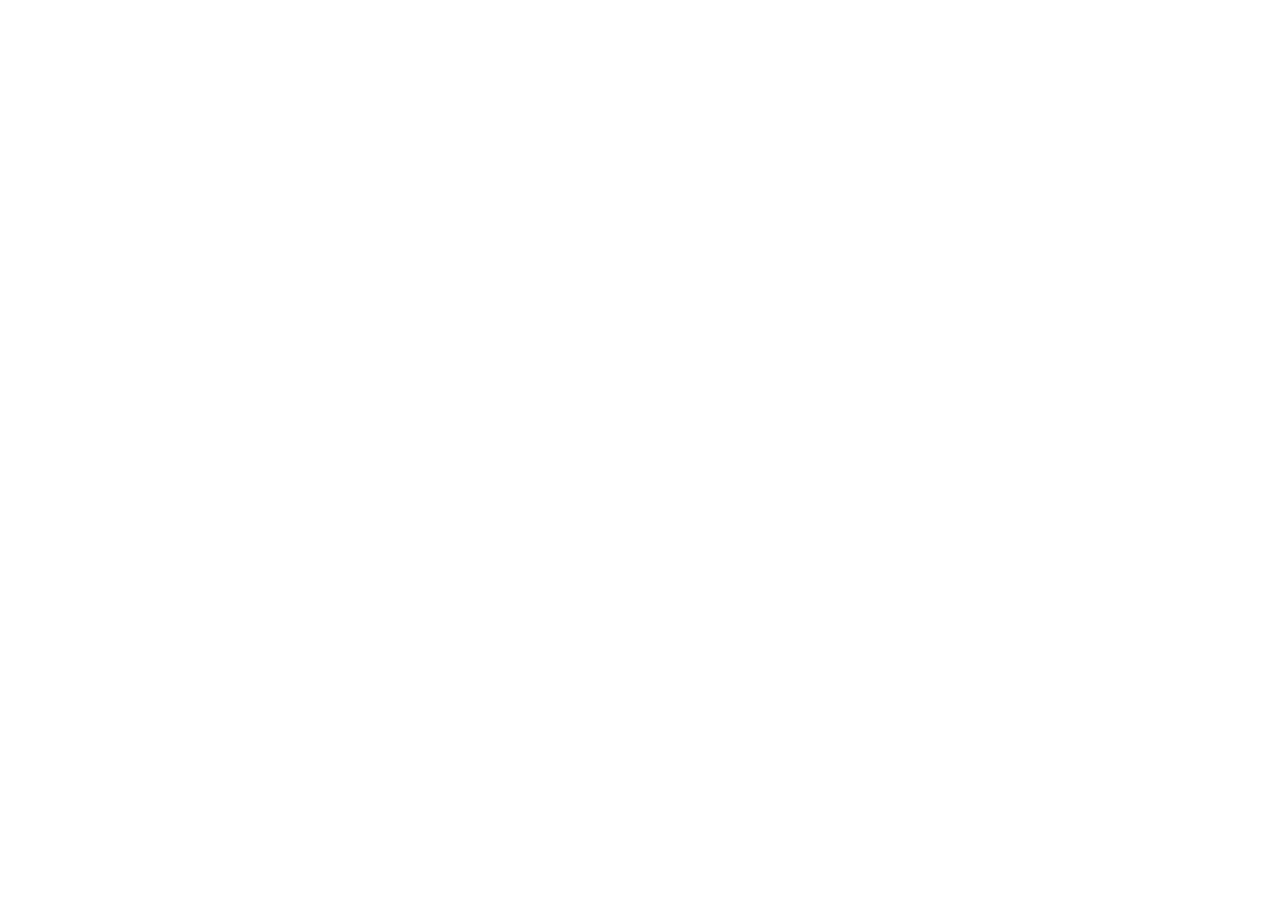
==== src/admin/manage_users.html @ e7a88092 "Initial commit" ====
<!--
  Requirement: Create a Responsive Admin Portal

  Instructions:
  Fill in the HTML elements as described in the comments.
  Use the provided IDs for the elements that require them.
  Focus on creating a clear and semantic HTML structure.
-->
<!DOCTYPE html>
<html lang="en">
<head>
    <!-- TODO: Add the 'meta' tag for character encoding (UTF-8). -->

    <!-- TODO: Add the responsive 'viewport' meta tag. -->

    <!-- TODO: Add a 'title' for the page, e.g., "Admin Portal". -->

    <!-- TODO: Link to a CSS file or a CSS framework. -->

    <!-- TODO: Add a <script> tag that loads 'manage_users.js' with the 'defer' attribute.
         Example: <script src="manage_users.js" defer></script> -->

</head>
<body>

    <!-- TODO: Create a 'header' element for the top of the page. -->
        <!-- TODO: Inside the header, add a main heading (e.g., 'h1') with the text "Admin Portal". -->
    <!-- End of the header. -->

    <!-- TODO: Create a 'main' element to hold the primary content of the portal. -->

        <!-- Section 1: Password Management -->
        <!-- TODO: Create a 'section' for the password management functionality. -->
            <!-- TODO: Add a sub-heading (e.g., 'h2') with the text "Change Your Password". -->

            <!-- TODO: Create a 'form' for changing the password.
                 - action="#"
                 - id="password-form" -->
                <!-- TODO: Use a 'fieldset' to group the password-related fields. -->
                    <!-- TODO: Add a 'legend' for the fieldset, e.g., "Password Update". -->

                    <!-- TODO: Add a 'label' for the current password input. 'for' should be "current-password". -->
                    <!-- TODO: Add an 'input' for the current password.
                         - type="password"
                         - id="current-password"
                         - required -->

                    <!-- TODO: Add a 'label' for the new password input. 'for' should be "new-password". -->
                    <!-- TODO: Add an 'input' for the new password.
                         - type="password"
                         - id="new-password"
                         - minlength="8"
                         - required -->

                    <!-- TODO: Add a 'label' for the confirm password input. 'for' should be "confirm-password". -->
                    <!-- TODO: Add an 'input' to confirm the new password.
                         - type="password"
                         - id="confirm-password"
                         - required -->

                    <!-- TODO: Add a 'button' to submit the form.
                         - type="submit"
                         - id="change"
                         - Text: "Update Password" -->

                <!-- End of the fieldset. -->
            <!-- End of the password form. -->
        <!-- End of the password management section. -->


        <!-- Section 2: User Management -->
        <!-- TODO: Create another 'section' for the user management functionality. -->
            <!-- TODO: Add a sub-heading (e.g., 'h2') with the text "Manage Users". -->

            <!-- Subsection 2.1: Add New User Form -->
            <!-- TODO: Create a 'details' element so the "Add User" form can be collapsed. -->
                <!-- TODO: Add a 'summary' element inside 'details' with the text "Add New User". -->

                <!-- TODO: Create a 'form' for adding a new user.
                     - action="#"
                     - id="add-user-form" -->
                    <!-- TODO: Use a 'fieldset' to group the new user fields. -->
                        <!-- TODO: Add a 'legend' for the fieldset, e.g., "New User Information". -->

                        <!-- TODO: Add a 'label' and 'input' for the user's full name.
                             - label 'for': "user-name"
                             - input 'id': "user-name"
                             - input 'type': "text"
                             - input: required -->

                        <!-- TODO: Add a 'label' and 'input' for the user's email.
                             - label 'for': "user-email"
                             - input 'id': "user-email"
                             - input 'type': "email"
                             - input: required -->

                        <!-- TODO: Add a 'label' and 'input' for the default password.
                             - label 'for': "default-password"
                             - input 'id': "default-password"
                             - input 'type': "password"
                             - input: required
                             - minlength="8" -->

                        <!-- TODO: Add a 'label' and 'select' for the admin status.
                             - label 'for': "is-admin"
                             - select 'id': "is-admin"
                             - Add two 'option' elements:
                               - value="0" text "Student"
                               - value="1" text "Admin" -->

                        <!-- TODO: Add a 'button' to submit the form.
                             - type="submit"
                             - id="add"
                             - Text: "Add User" -->

                    <!-- End of the fieldset. -->
                <!-- End of the add user form. -->
            <!-- End of the 'details' element. -->


            <!-- Subsection 2.2: User List -->
            <!-- TODO: Add a sub-heading (e.g., 'h3') for the list of users, e.g., "Registered Users". -->

            <!-- TODO: Add a search input field.
                 - type="text"
                 - id="search-input"
                 - placeholder e.g. "Search by name or email..." -->

            <!-- TODO: Create a 'table' to display the list of users.
                 - id="user-table" -->
                <!-- TODO: Create a 'thead' for the table headers. -->
                    <!-- TODO: Create a 'tr' (table row) inside the 'thead'. -->
                        <!-- TODO: Create 'th' (table header) cells for:
                             "Name", "Email", "Admin", "Actions"
                             Each 'th' should be clickable for sorting. -->
                    <!-- End of the row. -->
                <!-- End of 'thead'. -->

                <!-- TODO: Create a 'tbody' for the table body.
                     - id="user-table-body"
                     The rows will be populated dynamically by manage_users.js.
                     Do NOT add any hardcoded rows here. -->
            <!-- End of the table. -->

        <!-- End of the user management section. -->

    <!-- End of the main content area. -->

</body>
</html>
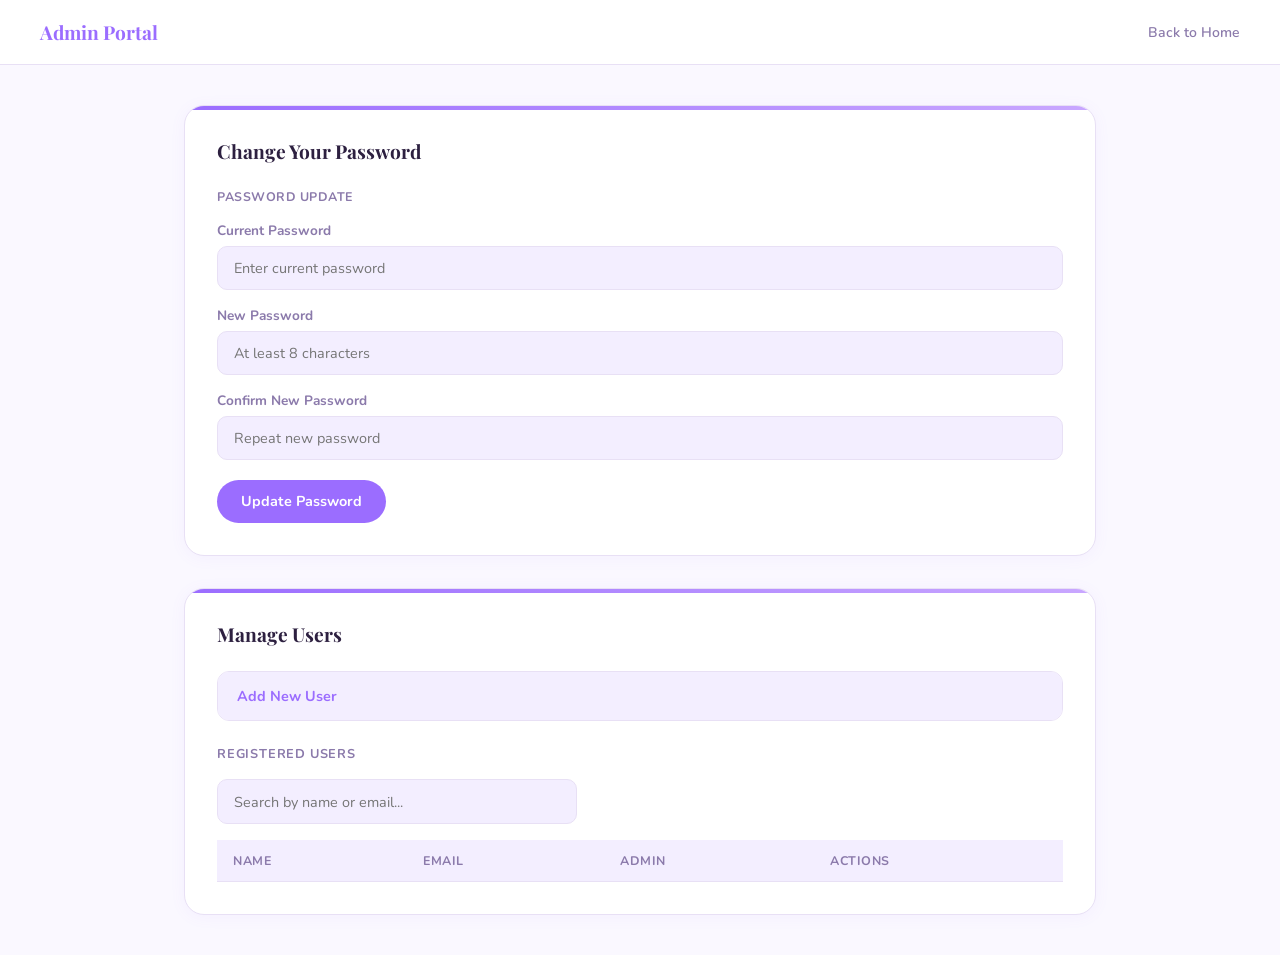
==== commit 4f4d70d4: "done task1" ====
--- a/src/admin/manage_users.html
+++ b/src/admin/manage_users.html
@@ -1,150 +1,337 @@
-<!--
-  Requirement: Create a Responsive Admin Portal
-
-  Instructions:
-  Fill in the HTML elements as described in the comments.
-  Use the provided IDs for the elements that require them.
-  Focus on creating a clear and semantic HTML structure.
--->
 <!DOCTYPE html>
 <html lang="en">
 <head>
-    <!-- TODO: Add the 'meta' tag for character encoding (UTF-8). -->
-
-    <!-- TODO: Add the responsive 'viewport' meta tag. -->
-
-    <!-- TODO: Add a 'title' for the page, e.g., "Admin Portal". -->
-
-    <!-- TODO: Link to a CSS file or a CSS framework. -->
-
-    <!-- TODO: Add a <script> tag that loads 'manage_users.js' with the 'defer' attribute.
-         Example: <script src="manage_users.js" defer></script> -->
-
+  <meta charset="UTF-8">
+  <meta name="viewport" content="width=device-width, initial-scale=1.0">
+  <title>Admin Portal</title>
+  <link href="https://fonts.googleapis.com/css2?family=Nunito:wght@300;400;500;600;700&family=Playfair+Display:wght@600&display=swap" rel="stylesheet">
+  <style>
+    :root {
+      --bg:      #faf8ff;
+      --surface: #ffffff;
+      --border:  #e8e0f5;
+      --accent:  #9b6dff;
+      --accent2: #c9a7ff;
+      --soft:    #f3eeff;
+      --text:    #2d2040;
+      --muted:   #8b7aab;
+      --error:   #e05c7a;
+      --success: #5bb88a;
+      --radius:  14px;
+    }
+
+    * { margin: 0; padding: 0; box-sizing: border-box; }
+
+    body {
+      background: var(--bg);
+      color: var(--text);
+      font-family: 'Nunito', sans-serif;
+      min-height: 100vh;
+    }
+
+    header {
+      background: var(--surface);
+      border-bottom: 1px solid var(--border);
+      padding: 1.2rem 2.5rem;
+      display: flex;
+      align-items: center;
+      justify-content: space-between;
+      position: sticky;
+      top: 0;
+      z-index: 10;
+    }
+
+    header h1 {
+      font-family: 'Playfair Display', serif;
+      font-size: 1.2rem;
+      color: var(--accent);
+    }
+
+    header a {
+      color: var(--muted);
+      text-decoration: none;
+      font-size: 0.875rem;
+      font-weight: 600;
+      transition: color 0.2s;
+    }
+
+    header a:hover { color: var(--accent); }
+
+    main {
+      max-width: 960px;
+      margin: 0 auto;
+      padding: 2.5rem 1.5rem;
+      display: flex;
+      flex-direction: column;
+      gap: 2rem;
+    }
+
+    section {
+      background: var(--surface);
+      border: 1px solid var(--border);
+      border-radius: 20px;
+      padding: 2rem;
+      position: relative;
+      overflow: hidden;
+      box-shadow: 0 2px 16px rgba(155,109,255,0.06);
+    }
+
+    section::before {
+      content: '';
+      position: absolute;
+      top: 0; left: 0; right: 0;
+      height: 4px;
+      background: linear-gradient(90deg, var(--accent), var(--accent2));
+      border-radius: 20px 20px 0 0;
+    }
+
+    h2 {
+      font-family: 'Playfair Display', serif;
+      font-size: 1.2rem;
+      margin-bottom: 1.5rem;
+    }
+
+    h3 {
+      font-size: 0.8rem;
+      font-weight: 700;
+      color: var(--muted);
+      margin: 1.5rem 0 1rem;
+      text-transform: uppercase;
+      letter-spacing: 0.8px;
+    }
+
+    fieldset { border: none; padding: 0; display: flex; flex-direction: column; gap: 1rem; }
+
+    legend {
+      font-size: 0.78rem;
+      color: var(--muted);
+      margin-bottom: 1rem;
+      font-weight: 700;
+      text-transform: uppercase;
+      letter-spacing: 0.5px;
+    }
+
+    label {
+      display: block;
+      font-size: 0.85rem;
+      font-weight: 700;
+      color: var(--muted);
+      margin-bottom: 0.35rem;
+    }
+
+    input, select {
+      width: 100%;
+      background: var(--soft);
+      border: 1px solid var(--border);
+      border-radius: 10px;
+      padding: 0.7rem 1rem;
+      color: var(--text);
+      font-family: 'Nunito', sans-serif;
+      font-size: 0.9rem;
+      outline: none;
+      transition: border-color 0.2s, box-shadow 0.2s;
+    }
+
+    input:focus, select:focus {
+      border-color: var(--accent);
+      box-shadow: 0 0 0 3px rgba(155,109,255,0.12);
+      background: #fff;
+    }
+
+    button[type="submit"] {
+      background: var(--accent);
+      color: #fff;
+      border: none;
+      border-radius: 100px;
+      padding: 0.7rem 1.5rem;
+      font-family: 'Nunito', sans-serif;
+      font-size: 0.9rem;
+      font-weight: 700;
+      cursor: pointer;
+      transition: opacity 0.2s;
+      align-self: flex-start;
+      margin-top: 0.25rem;
+    }
+
+    button[type="submit"]:hover { opacity: 0.85; }
+
+    details {
+      border: 1px solid var(--border);
+      border-radius: 12px;
+      overflow: hidden;
+      margin-bottom: 1.5rem;
+    }
+
+    summary {
+      padding: 0.9rem 1.2rem;
+      cursor: pointer;
+      font-weight: 700;
+      font-size: 0.9rem;
+      background: var(--soft);
+      color: var(--accent);
+      list-style: none;
+      transition: background 0.2s;
+      user-select: none;
+    }
+
+    summary:hover { background: #ebe0ff; }
+    summary::marker { display: none; }
+    details[open] summary { border-bottom: 1px solid var(--border); }
+    details form { padding: 1.5rem; }
+
+    #search-input { margin-bottom: 1rem; max-width: 360px; }
+
+    table { width: 100%; border-collapse: collapse; font-size: 0.875rem; }
+
+    thead { background: var(--soft); border-bottom: 1px solid var(--border); }
+
+    th {
+      padding: 0.75rem 1rem;
+      text-align: left;
+      font-weight: 700;
+      color: var(--muted);
+      font-size: 0.78rem;
+      text-transform: uppercase;
+      letter-spacing: 0.5px;
+      cursor: pointer;
+      user-select: none;
+      transition: color 0.2s;
+    }
+
+    th:hover { color: var(--accent); }
+
+    td { padding: 0.85rem 1rem; border-bottom: 1px solid var(--border); }
+
+    tbody tr:last-child td { border-bottom: none; }
+    tbody tr:hover { background: rgba(155,109,255,0.04); }
+
+    .badge {
+      display: inline-block;
+      padding: 0.2rem 0.7rem;
+      border-radius: 100px;
+      font-size: 0.75rem;
+      font-weight: 700;
+    }
+
+    .badge-admin { background: var(--soft); color: var(--accent); }
+    .badge-student { background: #f0edf7; color: var(--muted); }
+
+    .edit-btn, .delete-btn {
+      padding: 0.3rem 0.9rem;
+      border-radius: 100px;
+      font-size: 0.8rem;
+      font-weight: 700;
+      cursor: pointer;
+      border: none;
+      font-family: 'Nunito', sans-serif;
+      transition: opacity 0.2s;
+      margin-right: 0.4rem;
+    }
+
+    .edit-btn { background: var(--soft); color: var(--accent); }
+    .delete-btn { background: rgba(224,92,122,0.1); color: var(--error); }
+    .edit-btn:hover, .delete-btn:hover { opacity: 0.75; }
+
+    @media (max-width: 600px) {
+      main { padding: 1.5rem 1rem; }
+      header { padding: 1rem 1.5rem; }
+      table { font-size: 0.8rem; }
+      th, td { padding: 0.6rem 0.5rem; }
+    }
+  </style>
+  <script src="manage_users.js" defer></script>
 </head>
 <body>
 
-    <!-- TODO: Create a 'header' element for the top of the page. -->
-        <!-- TODO: Inside the header, add a main heading (e.g., 'h1') with the text "Admin Portal". -->
-    <!-- End of the header. -->
-
-    <!-- TODO: Create a 'main' element to hold the primary content of the portal. -->
-
-        <!-- Section 1: Password Management -->
-        <!-- TODO: Create a 'section' for the password management functionality. -->
-            <!-- TODO: Add a sub-heading (e.g., 'h2') with the text "Change Your Password". -->
-
-            <!-- TODO: Create a 'form' for changing the password.
-                 - action="#"
-                 - id="password-form" -->
-                <!-- TODO: Use a 'fieldset' to group the password-related fields. -->
-                    <!-- TODO: Add a 'legend' for the fieldset, e.g., "Password Update". -->
-
-                    <!-- TODO: Add a 'label' for the current password input. 'for' should be "current-password". -->
-                    <!-- TODO: Add an 'input' for the current password.
-                         - type="password"
-                         - id="current-password"
-                         - required -->
-
-                    <!-- TODO: Add a 'label' for the new password input. 'for' should be "new-password". -->
-                    <!-- TODO: Add an 'input' for the new password.
-                         - type="password"
-                         - id="new-password"
-                         - minlength="8"
-                         - required -->
-
-                    <!-- TODO: Add a 'label' for the confirm password input. 'for' should be "confirm-password". -->
-                    <!-- TODO: Add an 'input' to confirm the new password.
-                         - type="password"
-                         - id="confirm-password"
-                         - required -->
-
-                    <!-- TODO: Add a 'button' to submit the form.
-                         - type="submit"
-                         - id="change"
-                         - Text: "Update Password" -->
-
-                <!-- End of the fieldset. -->
-            <!-- End of the password form. -->
-        <!-- End of the password management section. -->
-
-
-        <!-- Section 2: User Management -->
-        <!-- TODO: Create another 'section' for the user management functionality. -->
-            <!-- TODO: Add a sub-heading (e.g., 'h2') with the text "Manage Users". -->
-
-            <!-- Subsection 2.1: Add New User Form -->
-            <!-- TODO: Create a 'details' element so the "Add User" form can be collapsed. -->
-                <!-- TODO: Add a 'summary' element inside 'details' with the text "Add New User". -->
-
-                <!-- TODO: Create a 'form' for adding a new user.
-                     - action="#"
-                     - id="add-user-form" -->
-                    <!-- TODO: Use a 'fieldset' to group the new user fields. -->
-                        <!-- TODO: Add a 'legend' for the fieldset, e.g., "New User Information". -->
-
-                        <!-- TODO: Add a 'label' and 'input' for the user's full name.
-                             - label 'for': "user-name"
-                             - input 'id': "user-name"
-                             - input 'type': "text"
-                             - input: required -->
-
-                        <!-- TODO: Add a 'label' and 'input' for the user's email.
-                             - label 'for': "user-email"
-                             - input 'id': "user-email"
-                             - input 'type': "email"
-                             - input: required -->
-
-                        <!-- TODO: Add a 'label' and 'input' for the default password.
-                             - label 'for': "default-password"
-                             - input 'id': "default-password"
-                             - input 'type': "password"
-                             - input: required
-                             - minlength="8" -->
-
-                        <!-- TODO: Add a 'label' and 'select' for the admin status.
-                             - label 'for': "is-admin"
-                             - select 'id': "is-admin"
-                             - Add two 'option' elements:
-                               - value="0" text "Student"
-                               - value="1" text "Admin" -->
-
-                        <!-- TODO: Add a 'button' to submit the form.
-                             - type="submit"
-                             - id="add"
-                             - Text: "Add User" -->
-
-                    <!-- End of the fieldset. -->
-                <!-- End of the add user form. -->
-            <!-- End of the 'details' element. -->
-
-
-            <!-- Subsection 2.2: User List -->
-            <!-- TODO: Add a sub-heading (e.g., 'h3') for the list of users, e.g., "Registered Users". -->
-
-            <!-- TODO: Add a search input field.
-                 - type="text"
-                 - id="search-input"
-                 - placeholder e.g. "Search by name or email..." -->
-
-            <!-- TODO: Create a 'table' to display the list of users.
-                 - id="user-table" -->
-                <!-- TODO: Create a 'thead' for the table headers. -->
-                    <!-- TODO: Create a 'tr' (table row) inside the 'thead'. -->
-                        <!-- TODO: Create 'th' (table header) cells for:
-                             "Name", "Email", "Admin", "Actions"
-                             Each 'th' should be clickable for sorting. -->
-                    <!-- End of the row. -->
-                <!-- End of 'thead'. -->
-
-                <!-- TODO: Create a 'tbody' for the table body.
-                     - id="user-table-body"
-                     The rows will be populated dynamically by manage_users.js.
-                     Do NOT add any hardcoded rows here. -->
-            <!-- End of the table. -->
-
-        <!-- End of the user management section. -->
-
-    <!-- End of the main content area. -->
+  <header>
+    <h1>Admin Portal</h1>
+    <a href="../../index.html">Back to Home</a>
+  </header>
+
+  <main>
+
+    <section>
+      <h2>Change Your Password</h2>
+      <form action="#" id="password-form">
+        <fieldset>
+          <legend>Password Update</legend>
+
+          <div>
+            <label for="current-password">Current Password</label>
+            <input type="password" id="current-password" placeholder="Enter current password" required>
+          </div>
+
+          <div>
+            <label for="new-password">New Password</label>
+            <input type="password" id="new-password" placeholder="At least 8 characters" minlength="8" required>
+          </div>
+
+          <div>
+            <label for="confirm-password">Confirm New Password</label>
+            <input type="password" id="confirm-password" placeholder="Repeat new password" required>
+          </div>
+
+          <button type="submit" id="change">Update Password</button>
+        </fieldset>
+      </form>
+    </section>
+
+    <section>
+      <h2>Manage Users</h2>
+
+      <details>
+        <summary>Add New User</summary>
+        <form action="#" id="add-user-form">
+          <fieldset>
+            <legend>New User Information</legend>
+
+            <div>
+              <label for="user-name">Full Name</label>
+              <input type="text" id="user-name" placeholder="e.g. Ali Hassan" required>
+            </div>
+
+            <div>
+              <label for="user-email">Email Address</label>
+              <input type="email" id="user-email" placeholder="e.g. 202101234@stu.uob.edu.bh" required>
+            </div>
+
+            <div>
+              <label for="default-password">Default Password</label>
+              <input type="password" id="default-password" placeholder="At least 8 characters" minlength="8" required>
+            </div>
+
+            <div>
+              <label for="is-admin">Role</label>
+              <select id="is-admin">
+                <option value="0">Student</option>
+                <option value="1">Admin</option>
+              </select>
+            </div>
+
+            <button type="submit" id="add">Add User</button>
+          </fieldset>
+        </form>
+      </details>
+
+      <h3>Registered Users</h3>
+
+      <input type="text" id="search-input" placeholder="Search by name or email...">
+
+      <table id="user-table">
+        <thead>
+          <tr>
+            <th>Name</th>
+            <th>Email</th>
+            <th>Admin</th>
+            <th>Actions</th>
+          </tr>
+        </thead>
+        <tbody id="user-table-body"></tbody>
+      </table>
+
+    </section>
+
+  </main>
 
 </body>
-</html>
+</html>
